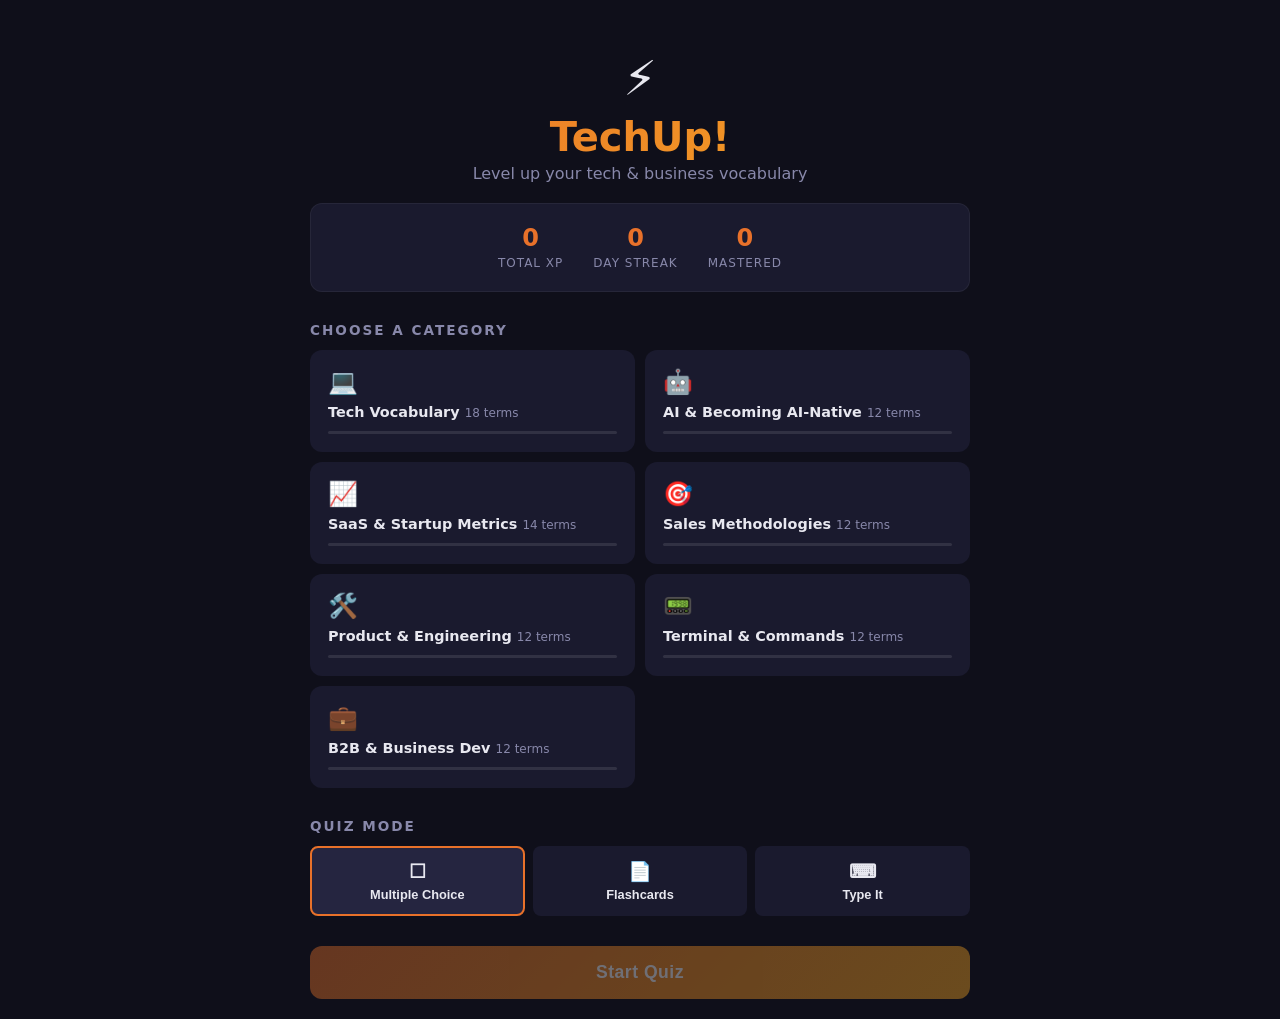
==== index.html @ 2f392968 "feat: TechUp! gamified tech & business vocabulary quiz app 92 terms across 7 categories (Tech, AI, S" ====
<!DOCTYPE html>
<html lang="en">
<head>
  <meta charset="UTF-8">
  <meta name="viewport" content="width=device-width, initial-scale=1.0">
  <title>TechUp! — Level Up Your Tech & Biz Vocab</title>
  <link rel="stylesheet" href="style.css">
</head>
<body>
  <div id="app">
    <!-- START SCREEN -->
    <div id="start-screen" class="screen active">
      <div class="logo">
        <span class="logo-icon">&#9889;</span>
        <h1>TechUp!</h1>
        <p class="tagline">Level up your tech & business vocabulary</p>
      </div>

      <div class="stats-bar">
        <div class="stat">
          <span class="stat-value" id="total-xp">0</span>
          <span class="stat-label">Total XP</span>
        </div>
        <div class="stat">
          <span class="stat-value" id="current-streak">0</span>
          <span class="stat-label">Day Streak</span>
        </div>
        <div class="stat">
          <span class="stat-value" id="cards-mastered">0</span>
          <span class="stat-label">Mastered</span>
        </div>
      </div>

      <h2 class="section-title">Choose a Category</h2>
      <div id="category-grid" class="category-grid"></div>

      <h2 class="section-title">Quiz Mode</h2>
      <div class="mode-selector">
        <button class="mode-btn active" data-mode="multiple-choice">
          <span class="mode-icon">&#9744;</span>
          Multiple Choice
        </button>
        <button class="mode-btn" data-mode="flashcard">
          <span class="mode-icon">&#128196;</span>
          Flashcards
        </button>
        <button class="mode-btn" data-mode="type-answer">
          <span class="mode-icon">&#9000;</span>
          Type It
        </button>
      </div>

      <button id="start-btn" class="primary-btn" disabled>Start Quiz</button>
    </div>

    <!-- QUIZ SCREEN -->
    <div id="quiz-screen" class="screen">
      <div class="quiz-header">
        <button id="quit-btn" class="icon-btn" title="Quit">&#10005;</button>
        <div class="progress-container">
          <div id="progress-bar" class="progress-bar"></div>
        </div>
        <div class="quiz-stats">
          <span id="quiz-xp" class="xp-badge">0 XP</span>
          <span id="quiz-counter">1 / 10</span>
        </div>
      </div>

      <div id="quiz-area" class="quiz-area">
        <!-- Dynamically filled -->
      </div>
    </div>

    <!-- RESULTS SCREEN -->
    <div id="results-screen" class="screen">
      <div class="results-card">
        <h2 id="results-title">Quiz Complete!</h2>
        <div class="results-circle">
          <span id="results-score">0</span>
          <span class="results-label">/ 10</span>
        </div>
        <div id="results-xp" class="results-xp">+0 XP</div>
        <div id="results-streak" class="results-streak"></div>
        <div id="results-badges" class="results-badges"></div>

        <div class="results-breakdown" id="results-breakdown"></div>

        <div class="results-actions">
          <button id="retry-btn" class="primary-btn">Play Again</button>
          <button id="home-btn" class="secondary-btn">Home</button>
        </div>
      </div>
    </div>
  </div>

  <script src="questions.js"></script>
  <script src="app.js"></script>
</body>
</html>
---- style.css ----
/* ===== RESET & BASE ===== */
* { margin: 0; padding: 0; box-sizing: border-box; }

:root {
  --bg: #0F0F1A;
  --bg-card: #1A1A2E;
  --bg-hover: #252540;
  --text: #E8E8F0;
  --text-dim: #8888AA;
  --accent: #E8712A;
  --accent-glow: rgba(232, 113, 42, 0.3);
  --success: #00B894;
  --danger: #E84393;
  --warning: #FDCB6E;
  --radius: 12px;
  --radius-sm: 8px;
}

body {
  font-family: -apple-system, BlinkMacSystemFont, 'Segoe UI', system-ui, sans-serif;
  background: var(--bg);
  color: var(--text);
  min-height: 100vh;
  overflow-x: hidden;
}

#app {
  max-width: 700px;
  margin: 0 auto;
  padding: 20px;
  min-height: 100vh;
}

/* ===== SCREENS ===== */
.screen { display: none; animation: fadeIn 0.3s ease; }
.screen.active { display: block; }

@keyframes fadeIn {
  from { opacity: 0; transform: translateY(10px); }
  to { opacity: 1; transform: translateY(0); }
}

@keyframes popIn {
  0% { transform: scale(0.8); opacity: 0; }
  70% { transform: scale(1.05); }
  100% { transform: scale(1); opacity: 1; }
}

@keyframes slideUp {
  from { opacity: 0; transform: translateY(30px); }
  to { opacity: 1; transform: translateY(0); }
}

@keyframes shake {
  0%, 100% { transform: translateX(0); }
  20% { transform: translateX(-8px); }
  40% { transform: translateX(8px); }
  60% { transform: translateX(-4px); }
  80% { transform: translateX(4px); }
}

@keyframes xpFloat {
  0% { opacity: 1; transform: translateY(0); }
  100% { opacity: 0; transform: translateY(-40px); }
}

/* ===== LOGO ===== */
.logo {
  text-align: center;
  padding: 30px 0 20px;
}

.logo-icon {
  font-size: 48px;
  display: block;
  margin-bottom: 8px;
}

.logo h1 {
  font-size: 2.5rem;
  font-weight: 800;
  background: linear-gradient(135deg, #E8712A, #F5A623);
  -webkit-background-clip: text;
  -webkit-text-fill-color: transparent;
  background-clip: text;
}

.tagline {
  color: var(--text-dim);
  font-size: 1rem;
  margin-top: 4px;
}

/* ===== STATS BAR ===== */
.stats-bar {
  display: flex;
  justify-content: center;
  gap: 30px;
  padding: 20px;
  background: var(--bg-card);
  border-radius: var(--radius);
  margin-bottom: 30px;
  border: 1px solid rgba(255,255,255,0.05);
}

.stat { text-align: center; }

.stat-value {
  display: block;
  font-size: 1.5rem;
  font-weight: 700;
  color: var(--accent);
}

.stat-label {
  font-size: 0.75rem;
  color: var(--text-dim);
  text-transform: uppercase;
  letter-spacing: 1px;
}

/* ===== SECTION TITLES ===== */
.section-title {
  font-size: 0.85rem;
  text-transform: uppercase;
  letter-spacing: 2px;
  color: var(--text-dim);
  margin-bottom: 12px;
}

/* ===== CATEGORY GRID ===== */
.category-grid {
  display: grid;
  grid-template-columns: 1fr 1fr;
  gap: 10px;
  margin-bottom: 30px;
}

.category-card {
  background: var(--bg-card);
  border: 2px solid transparent;
  border-radius: var(--radius);
  padding: 16px;
  cursor: pointer;
  transition: all 0.2s ease;
  position: relative;
  overflow: hidden;
}

.category-card:hover {
  background: var(--bg-hover);
  transform: translateY(-2px);
}

.category-card.selected {
  border-color: var(--accent);
  background: var(--bg-hover);
  box-shadow: 0 0 20px var(--accent-glow);
}

.category-card .cat-icon {
  font-size: 1.5rem;
  margin-bottom: 6px;
  display: block;
}

.category-card .cat-name {
  font-size: 0.9rem;
  font-weight: 600;
}

.category-card .cat-count {
  font-size: 0.75rem;
  color: var(--text-dim);
  margin-top: 2px;
}

.category-card .cat-progress {
  height: 3px;
  background: rgba(255,255,255,0.1);
  border-radius: 2px;
  margin-top: 10px;
  overflow: hidden;
}

.category-card .cat-progress-fill {
  height: 100%;
  background: var(--accent);
  border-radius: 2px;
  transition: width 0.3s ease;
}

/* ===== MODE SELECTOR ===== */
.mode-selector {
  display: flex;
  gap: 8px;
  margin-bottom: 30px;
}

.mode-btn {
  flex: 1;
  background: var(--bg-card);
  border: 2px solid transparent;
  border-radius: var(--radius-sm);
  padding: 12px 8px;
  color: var(--text);
  cursor: pointer;
  font-size: 0.8rem;
  font-weight: 600;
  transition: all 0.2s ease;
  text-align: center;
}

.mode-btn:hover { background: var(--bg-hover); }

.mode-btn.active {
  border-color: var(--accent);
  background: var(--bg-hover);
}

.mode-icon {
  display: block;
  font-size: 1.2rem;
  margin-bottom: 4px;
}

/* ===== BUTTONS ===== */
.primary-btn {
  width: 100%;
  padding: 16px;
  background: linear-gradient(135deg, #E8712A, #F5A623);
  border: none;
  border-radius: var(--radius);
  color: white;
  font-size: 1.1rem;
  font-weight: 700;
  cursor: pointer;
  transition: all 0.2s ease;
  letter-spacing: 0.5px;
}

.primary-btn:hover:not(:disabled) {
  transform: translateY(-2px);
  box-shadow: 0 8px 25px var(--accent-glow);
}

.primary-btn:disabled {
  opacity: 0.4;
  cursor: not-allowed;
}

.secondary-btn {
  width: 100%;
  padding: 14px;
  background: var(--bg-card);
  border: 2px solid rgba(255,255,255,0.1);
  border-radius: var(--radius);
  color: var(--text);
  font-size: 1rem;
  font-weight: 600;
  cursor: pointer;
  transition: all 0.2s ease;
}

.secondary-btn:hover {
  background: var(--bg-hover);
  border-color: var(--accent);
}

.icon-btn {
  background: none;
  border: none;
  color: var(--text-dim);
  font-size: 1.2rem;
  cursor: pointer;
  padding: 8px;
  border-radius: 50%;
  transition: all 0.2s;
}

.icon-btn:hover { color: var(--text); background: var(--bg-hover); }

/* ===== QUIZ HEADER ===== */
.quiz-header {
  display: flex;
  align-items: center;
  gap: 12px;
  margin-bottom: 30px;
}

.progress-container {
  flex: 1;
  height: 8px;
  background: var(--bg-card);
  border-radius: 4px;
  overflow: hidden;
}

.progress-bar {
  height: 100%;
  background: linear-gradient(90deg, #E8712A, #F5A623);
  border-radius: 4px;
  transition: width 0.4s ease;
  width: 0%;
}

.quiz-stats {
  display: flex;
  gap: 12px;
  align-items: center;
  font-size: 0.85rem;
  color: var(--text-dim);
  white-space: nowrap;
}

.xp-badge {
  background: linear-gradient(135deg, #E8712A, #F5A623);
  color: white;
  padding: 4px 10px;
  border-radius: 20px;
  font-weight: 700;
  font-size: 0.8rem;
}

/* ===== QUIZ AREA ===== */
.quiz-area {
  min-height: 400px;
}

/* Multiple Choice */
.question-card {
  background: var(--bg-card);
  border-radius: var(--radius);
  padding: 30px;
  margin-bottom: 20px;
  border: 1px solid rgba(255,255,255,0.05);
}

.question-label {
  font-size: 0.75rem;
  text-transform: uppercase;
  letter-spacing: 2px;
  color: var(--text-dim);
  margin-bottom: 8px;
}

.question-text {
  font-size: 1.3rem;
  font-weight: 600;
  line-height: 1.4;
  margin-bottom: 6px;
}

.question-context {
  font-size: 0.85rem;
  color: var(--text-dim);
  font-style: italic;
}

.options-list {
  display: flex;
  flex-direction: column;
  gap: 10px;
}

.option-btn {
  width: 100%;
  text-align: left;
  padding: 16px 20px;
  background: var(--bg-card);
  border: 2px solid rgba(255,255,255,0.08);
  border-radius: var(--radius-sm);
  color: var(--text);
  font-size: 0.95rem;
  cursor: pointer;
  transition: all 0.2s ease;
  line-height: 1.4;
}

.option-btn:hover:not(.disabled) {
  border-color: var(--accent);
  background: var(--bg-hover);
}

.option-btn.correct {
  border-color: var(--success);
  background: rgba(0, 184, 148, 0.15);
  color: var(--success);
}

.option-btn.wrong {
  border-color: var(--danger);
  background: rgba(232, 67, 147, 0.15);
  color: var(--danger);
  animation: shake 0.4s ease;
}

.option-btn.disabled { cursor: default; opacity: 0.7; }

/* Flashcard Mode */
.flashcard {
  background: var(--bg-card);
  border-radius: var(--radius);
  padding: 40px 30px;
  text-align: center;
  cursor: pointer;
  min-height: 250px;
  display: flex;
  flex-direction: column;
  justify-content: center;
  align-items: center;
  border: 2px solid rgba(255,255,255,0.05);
  transition: all 0.3s ease;
  position: relative;
}

.flashcard:hover {
  border-color: var(--accent);
  box-shadow: 0 0 30px var(--accent-glow);
}

.flashcard .term {
  font-size: 2rem;
  font-weight: 700;
  margin-bottom: 8px;
}

.flashcard .full-name {
  font-size: 1rem;
  color: var(--text-dim);
}

.flashcard .flip-hint {
  position: absolute;
  bottom: 16px;
  font-size: 0.75rem;
  color: var(--text-dim);
}

.flashcard .definition {
  font-size: 1.1rem;
  line-height: 1.6;
  margin-bottom: 16px;
}

.flashcard .example {
  font-size: 0.9rem;
  color: var(--text-dim);
  font-style: italic;
  line-height: 1.5;
}

.flashcard-actions {
  display: flex;
  gap: 10px;
  margin-top: 20px;
}

.flash-btn {
  flex: 1;
  padding: 14px;
  border: none;
  border-radius: var(--radius-sm);
  font-size: 0.9rem;
  font-weight: 600;
  cursor: pointer;
  transition: all 0.2s;
}

.flash-btn.knew-it {
  background: rgba(0, 184, 148, 0.2);
  color: var(--success);
  border: 2px solid var(--success);
}

.flash-btn.knew-it:hover { background: rgba(0, 184, 148, 0.3); }

.flash-btn.didnt-know {
  background: rgba(232, 67, 147, 0.2);
  color: var(--danger);
  border: 2px solid var(--danger);
}

.flash-btn.didnt-know:hover { background: rgba(232, 67, 147, 0.3); }

/* Type Answer Mode */
.type-input-area {
  margin-top: 20px;
}

.type-input {
  width: 100%;
  padding: 16px;
  background: var(--bg);
  border: 2px solid rgba(255,255,255,0.1);
  border-radius: var(--radius-sm);
  color: var(--text);
  font-size: 1.1rem;
  outline: none;
  transition: border-color 0.2s;
}

.type-input:focus { border-color: var(--accent); }

.type-input.correct { border-color: var(--success); }
.type-input.wrong { border-color: var(--danger); }

.type-hint {
  font-size: 0.8rem;
  color: var(--text-dim);
  margin-top: 8px;
}

.submit-answer-btn {
  margin-top: 12px;
  padding: 12px 24px;
  background: var(--accent);
  border: none;
  border-radius: var(--radius-sm);
  color: white;
  font-size: 1rem;
  font-weight: 600;
  cursor: pointer;
  width: 100%;
  transition: all 0.2s;
}

.submit-answer-btn:hover { opacity: 0.9; transform: translateY(-1px); }

/* Feedback after answer */
.feedback-card {
  background: var(--bg-card);
  border-radius: var(--radius);
  padding: 20px;
  margin-top: 16px;
  animation: slideUp 0.3s ease;
  border-left: 4px solid var(--accent);
}

.feedback-card h4 {
  font-size: 0.85rem;
  color: var(--accent);
  margin-bottom: 8px;
  text-transform: uppercase;
  letter-spacing: 1px;
}

.feedback-card p {
  font-size: 0.9rem;
  line-height: 1.5;
  color: var(--text);
  margin-bottom: 6px;
}

.feedback-card .example-text {
  color: var(--text-dim);
  font-style: italic;
}

.ai-tool-tip {
  margin-top: 14px;
  padding: 12px 14px;
  background: rgba(232, 113, 42, 0.1);
  border: 1px solid rgba(232, 113, 42, 0.3);
  border-radius: var(--radius-sm);
}

.ai-tool-tip.flash-tip {
  text-align: left;
  margin-top: 18px;
}

.ai-tool-label {
  display: block;
  font-size: 0.75rem;
  font-weight: 700;
  text-transform: uppercase;
  letter-spacing: 1px;
  color: var(--accent);
  margin-bottom: 6px;
}

.ai-tool-tip p {
  font-size: 0.85rem;
  line-height: 1.5;
  color: var(--text);
  font-style: normal;
}

.next-btn {
  margin-top: 16px;
  padding: 12px 24px;
  background: var(--accent);
  border: none;
  border-radius: var(--radius-sm);
  color: white;
  font-weight: 600;
  cursor: pointer;
  width: 100%;
  font-size: 1rem;
  transition: all 0.2s;
}

.next-btn:hover { opacity: 0.9; }

/* XP Float animation */
.xp-float {
  position: fixed;
  font-size: 1.2rem;
  font-weight: 700;
  color: var(--success);
  pointer-events: none;
  animation: xpFloat 1s ease forwards;
  z-index: 100;
}

/* ===== RESULTS ===== */
.results-card {
  text-align: center;
  padding: 30px 0;
  animation: popIn 0.4s ease;
}

.results-card h2 {
  font-size: 1.8rem;
  margin-bottom: 20px;
}

.results-circle {
  width: 120px;
  height: 120px;
  border-radius: 50%;
  background: var(--bg-card);
  border: 4px solid var(--accent);
  display: flex;
  flex-direction: column;
  align-items: center;
  justify-content: center;
  margin: 0 auto 16px;
}

.results-circle #results-score {
  font-size: 2.5rem;
  font-weight: 800;
  color: var(--accent);
  line-height: 1;
}

.results-label {
  font-size: 0.9rem;
  color: var(--text-dim);
}

.results-xp {
  font-size: 1.5rem;
  font-weight: 700;
  color: var(--success);
  margin-bottom: 8px;
}

.results-streak {
  font-size: 1rem;
  color: var(--warning);
  margin-bottom: 20px;
}

.results-badges {
  display: flex;
  justify-content: center;
  gap: 10px;
  margin-bottom: 24px;
  flex-wrap: wrap;
}

.badge {
  background: var(--bg-card);
  border: 2px solid var(--warning);
  border-radius: 20px;
  padding: 6px 14px;
  font-size: 0.8rem;
  font-weight: 600;
  color: var(--warning);
  animation: popIn 0.4s ease;
}

.results-breakdown {
  text-align: left;
  max-height: 300px;
  overflow-y: auto;
  margin-bottom: 20px;
}

.breakdown-item {
  display: flex;
  align-items: flex-start;
  gap: 10px;
  padding: 12px 16px;
  background: var(--bg-card);
  border-radius: var(--radius-sm);
  margin-bottom: 6px;
  font-size: 0.85rem;
}

.breakdown-icon {
  font-size: 1.1rem;
  flex-shrink: 0;
  margin-top: 2px;
}

.breakdown-term {
  font-weight: 700;
}

.breakdown-answer {
  color: var(--text-dim);
  font-size: 0.8rem;
}

.results-actions {
  display: flex;
  flex-direction: column;
  gap: 10px;
}

/* ===== SCROLLBAR ===== */
::-webkit-scrollbar { width: 6px; }
::-webkit-scrollbar-track { background: transparent; }
::-webkit-scrollbar-thumb { background: var(--bg-hover); border-radius: 3px; }

/* ===== RESPONSIVE ===== */
@media (max-width: 500px) {
  .category-grid { grid-template-columns: 1fr; }
  .mode-selector { flex-direction: column; }
  .stats-bar { gap: 20px; }
  .logo h1 { font-size: 2rem; }
  .question-text { font-size: 1.1rem; }
}
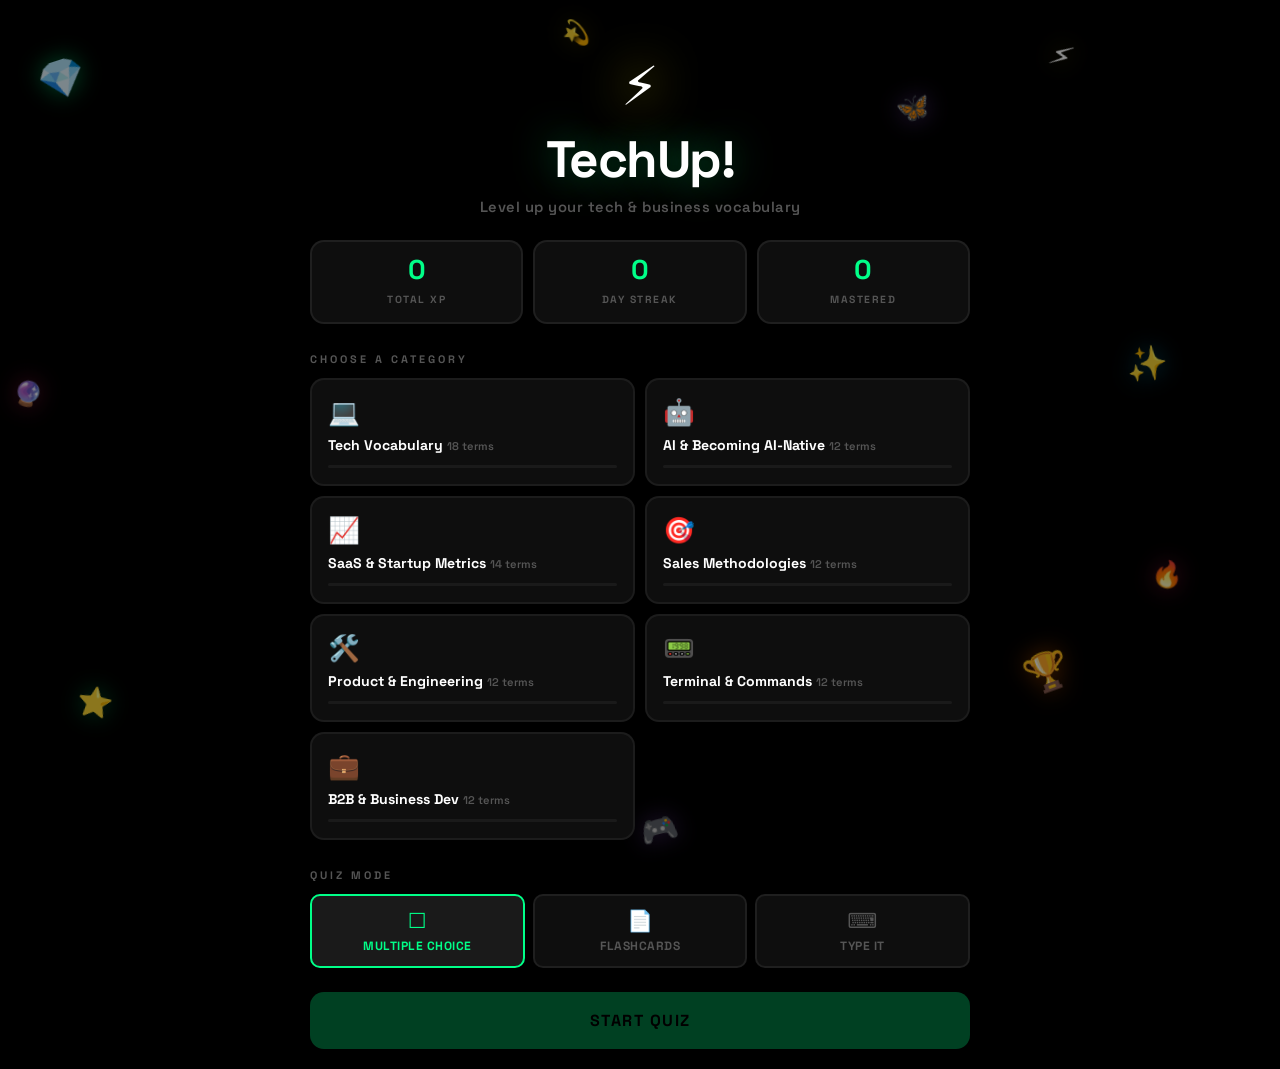
==== commit cd447acc: "feat: Gen-Z collage redesign — black + neon palette, Space Grotesk, floating stickers - Pure black b" ====
--- a/index.html
+++ b/index.html
@@ -4,12 +4,30 @@
   <meta charset="UTF-8">
   <meta name="viewport" content="width=device-width, initial-scale=1.0">
   <title>TechUp! — Level Up Your Tech & Biz Vocab</title>
+  <link rel="preconnect" href="https://fonts.googleapis.com">
+  <link rel="preconnect" href="https://fonts.gstatic.com" crossorigin>
+  <link href="https://fonts.googleapis.com/css2?family=Space+Grotesk:wght@400;600;700;800&display=swap" rel="stylesheet">
   <link rel="stylesheet" href="style.css">
 </head>
 <body>
   <div id="app">
     <!-- START SCREEN -->
     <div id="start-screen" class="screen active">
+
+      <!-- Floating sticker decorations (emoji collage) -->
+      <div class="sticker-field" aria-hidden="true">
+        <span class="sticker" style="--x:3%;--y:6%;--s:2.4;--rot:-18deg;--dur:6s;--delay:0s;--glow:rgba(0,255,136,0.5)">💎</span>
+        <span class="sticker" style="--x:82%;--y:4%;--s:2;--rot:22deg;--dur:5.5s;--delay:1.2s;--glow:rgba(255,230,0,0.5)">⚡</span>
+        <span class="sticker" style="--x:70%;--y:10%;--s:1.7;--rot:-10deg;--dur:7s;--delay:0.4s;--glow:rgba(155,93,229,0.5)">🦋</span>
+        <span class="sticker" style="--x:1%;--y:42%;--s:1.5;--rot:14deg;--dur:5s;--delay:2s;--glow:rgba(255,45,120,0.4)">🔮</span>
+        <span class="sticker" style="--x:88%;--y:38%;--s:2.1;--rot:-7deg;--dur:6.5s;--delay:0.7s;--glow:rgba(0,200,255,0.5)">✨</span>
+        <span class="sticker" style="--x:6%;--y:76%;--s:1.8;--rot:9deg;--dur:4.5s;--delay:1.5s;--glow:rgba(0,255,136,0.4)">⭐</span>
+        <span class="sticker" style="--x:80%;--y:72%;--s:2.3;--rot:-20deg;--dur:6s;--delay:0.2s;--glow:rgba(255,107,0,0.5)">🏆</span>
+        <span class="sticker" style="--x:44%;--y:2%;--s:1.4;--rot:6deg;--dur:7.5s;--delay:2.8s;--glow:rgba(255,230,0,0.3)">💫</span>
+        <span class="sticker" style="--x:90%;--y:62%;--s:1.6;--rot:16deg;--dur:5.2s;--delay:1s;--glow:rgba(255,45,120,0.4)">🔥</span>
+        <span class="sticker" style="--x:50%;--y:90%;--s:1.9;--rot:-14deg;--dur:6.8s;--delay:0.6s;--glow:rgba(155,93,229,0.4)">🎮</span>
+      </div>
+
       <div class="logo">
         <span class="logo-icon">&#9889;</span>
         <h1>TechUp!</h1>
@@ -30,6 +48,8 @@
           <span class="stat-label">Mastered</span>
         </div>
       </div>
+
+      <div id="session-history"></div>
 
       <h2 class="section-title">Choose a Category</h2>
       <div id="category-grid" class="category-grid"></div>
--- a/style.css
+++ b/style.css
@@ -1,23 +1,27 @@
+@import url('https://fonts.googleapis.com/css2?family=Space+Grotesk:wght@400;600;700;800&display=swap');
+
 /* ===== RESET & BASE ===== */
 * { margin: 0; padding: 0; box-sizing: border-box; }
 
 :root {
-  --bg: #0F0F1A;
-  --bg-card: #1A1A2E;
-  --bg-hover: #252540;
-  --text: #E8E8F0;
-  --text-dim: #8888AA;
-  --accent: #E8712A;
-  --accent-glow: rgba(232, 113, 42, 0.3);
-  --success: #00B894;
-  --danger: #E84393;
-  --warning: #FDCB6E;
-  --radius: 12px;
-  --radius-sm: 8px;
+  --bg:       #000000;
+  --bg-card:  #0E0E0E;
+  --bg-hover: #1A1A1A;
+  --text:     #ffffff;
+  --text-dim: #555555;
+  --green:    #00FF88;
+  --pink:     #FF2D78;
+  --purple:   #9B5DE5;
+  --yellow:   #FFE600;
+  --blue:     #00C8FF;
+  --orange:   #FF6B00;
+  --cyan:     #00FFD4;
+  --radius:   14px;
+  --radius-sm: 10px;
 }
 
 body {
-  font-family: -apple-system, BlinkMacSystemFont, 'Segoe UI', system-ui, sans-serif;
+  font-family: 'Space Grotesk', -apple-system, system-ui, sans-serif;
   background: var(--bg);
   color: var(--text);
   min-height: 100vh;
@@ -36,96 +40,141 @@
 .screen.active { display: block; }
 
 @keyframes fadeIn {
-  from { opacity: 0; transform: translateY(10px); }
-  to { opacity: 1; transform: translateY(0); }
+  from { opacity: 0; transform: translateY(12px); }
+  to   { opacity: 1; transform: translateY(0); }
 }
 
 @keyframes popIn {
-  0% { transform: scale(0.8); opacity: 0; }
-  70% { transform: scale(1.05); }
+  0%   { transform: scale(0.8); opacity: 0; }
+  70%  { transform: scale(1.06); }
   100% { transform: scale(1); opacity: 1; }
 }
 
 @keyframes slideUp {
-  from { opacity: 0; transform: translateY(30px); }
-  to { opacity: 1; transform: translateY(0); }
+  from { opacity: 0; transform: translateY(24px); }
+  to   { opacity: 1; transform: translateY(0); }
 }
 
 @keyframes shake {
   0%, 100% { transform: translateX(0); }
-  20% { transform: translateX(-8px); }
-  40% { transform: translateX(8px); }
-  60% { transform: translateX(-4px); }
-  80% { transform: translateX(4px); }
+  20%  { transform: translateX(-8px); }
+  40%  { transform: translateX(8px); }
+  60%  { transform: translateX(-4px); }
+  80%  { transform: translateX(4px); }
 }
 
 @keyframes xpFloat {
-  0% { opacity: 1; transform: translateY(0); }
-  100% { opacity: 0; transform: translateY(-40px); }
+  0%   { opacity: 1; transform: translateY(0) scale(1); }
+  100% { opacity: 0; transform: translateY(-50px) scale(1.2); }
+}
+
+@keyframes floatBob {
+  0%, 100% { transform: rotate(var(--rot, 0deg)) translateY(0px); }
+  50%       { transform: rotate(var(--rot, 0deg)) translateY(-10px); }
+}
+
+/* ===== STICKER FIELD ===== */
+.sticker-field {
+  position: fixed;
+  inset: 0;
+  pointer-events: none;
+  z-index: 0;
+  overflow: hidden;
+}
+
+.sticker {
+  position: absolute;
+  font-size: calc(var(--s, 2) * 1rem);
+  left: var(--x);
+  top: var(--y);
+  transform: rotate(var(--rot, 0deg));
+  opacity: 0.55;
+  animation: floatBob var(--dur, 5s) ease-in-out infinite;
+  animation-delay: var(--delay, 0s);
+  filter: drop-shadow(0 0 12px var(--glow, rgba(255,255,255,0.2)));
+  user-select: none;
 }
 
 /* ===== LOGO ===== */
 .logo {
   text-align: center;
-  padding: 30px 0 20px;
+  padding: 32px 0 24px;
+  position: relative;
+  z-index: 1;
 }
 
 .logo-icon {
-  font-size: 48px;
+  font-size: 54px;
   display: block;
-  margin-bottom: 8px;
+  margin-bottom: 6px;
+  filter: drop-shadow(0 0 24px var(--yellow));
 }
 
 .logo h1 {
-  font-size: 2.5rem;
-  font-weight: 800;
-  background: linear-gradient(135deg, #E8712A, #F5A623);
-  -webkit-background-clip: text;
-  -webkit-text-fill-color: transparent;
-  background-clip: text;
+  font-size: 3.2rem;
+  font-weight: 800;
+  letter-spacing: -1.5px;
+  color: var(--text);
+  text-shadow: 0 0 40px rgba(0,255,136,0.4), 0 0 80px rgba(0,255,136,0.15);
 }
 
 .tagline {
   color: var(--text-dim);
-  font-size: 1rem;
-  margin-top: 4px;
+  font-size: 0.92rem;
+  margin-top: 6px;
+  font-weight: 600;
+  letter-spacing: 0.5px;
 }
 
 /* ===== STATS BAR ===== */
 .stats-bar {
   display: flex;
   justify-content: center;
-  gap: 30px;
-  padding: 20px;
-  background: var(--bg-card);
+  gap: 10px;
+  margin-bottom: 28px;
+  position: relative;
+  z-index: 1;
+}
+
+.stat {
+  flex: 1;
+  text-align: center;
+  background: var(--bg-card);
+  border: 2px solid rgba(255,255,255,0.07);
   border-radius: var(--radius);
-  margin-bottom: 30px;
-  border: 1px solid rgba(255,255,255,0.05);
-}
-
-.stat { text-align: center; }
+  padding: 14px 8px;
+  transition: border-color 0.2s;
+}
+
+.stat:hover { border-color: var(--green); }
 
 .stat-value {
   display: block;
-  font-size: 1.5rem;
-  font-weight: 700;
-  color: var(--accent);
+  font-size: 1.7rem;
+  font-weight: 800;
+  color: var(--green);
+  line-height: 1;
+  margin-bottom: 4px;
 }
 
 .stat-label {
-  font-size: 0.75rem;
-  color: var(--text-dim);
-  text-transform: uppercase;
-  letter-spacing: 1px;
+  font-size: 0.65rem;
+  color: var(--text-dim);
+  text-transform: uppercase;
+  letter-spacing: 1.5px;
+  font-weight: 700;
 }
 
 /* ===== SECTION TITLES ===== */
 .section-title {
-  font-size: 0.85rem;
-  text-transform: uppercase;
-  letter-spacing: 2px;
+  font-size: 0.68rem;
+  text-transform: uppercase;
+  letter-spacing: 3px;
   color: var(--text-dim);
   margin-bottom: 12px;
+  font-weight: 700;
+  position: relative;
+  z-index: 1;
 }
 
 /* ===== CATEGORY GRID ===== */
@@ -133,12 +182,24 @@
   display: grid;
   grid-template-columns: 1fr 1fr;
   gap: 10px;
-  margin-bottom: 30px;
-}
+  margin-bottom: 28px;
+  position: relative;
+  z-index: 1;
+}
+
+/* Each card gets its own neon accent */
+.category-card:nth-child(1) { --cc: #00FF88; }
+.category-card:nth-child(2) { --cc: #00C8FF; }
+.category-card:nth-child(3) { --cc: #FF2D78; }
+.category-card:nth-child(4) { --cc: #9B5DE5; }
+.category-card:nth-child(5) { --cc: #FFE600; }
+.category-card:nth-child(6) { --cc: #FF6B00; }
+.category-card:nth-child(7) { --cc: #00FFD4; }
+.category-card:nth-child(8) { --cc: #FF2D78; }
 
 .category-card {
   background: var(--bg-card);
-  border: 2px solid transparent;
+  border: 2px solid rgba(255,255,255,0.06);
   border-radius: var(--radius);
   padding: 16px;
   cursor: pointer;
@@ -148,36 +209,39 @@
 }
 
 .category-card:hover {
+  border-color: var(--cc, var(--green));
   background: var(--bg-hover);
-  transform: translateY(-2px);
+  transform: translateY(-3px) rotate(-0.5deg);
 }
 
 .category-card.selected {
-  border-color: var(--accent);
+  border-color: var(--cc, var(--green));
   background: var(--bg-hover);
-  box-shadow: 0 0 20px var(--accent-glow);
+  box-shadow: 0 0 0 1px var(--cc, var(--green)), 0 8px 24px rgba(0,0,0,0.6);
 }
 
 .category-card .cat-icon {
-  font-size: 1.5rem;
+  font-size: 1.6rem;
   margin-bottom: 6px;
   display: block;
 }
 
 .category-card .cat-name {
-  font-size: 0.9rem;
-  font-weight: 600;
+  font-size: 0.88rem;
+  font-weight: 700;
+  color: var(--text);
 }
 
 .category-card .cat-count {
-  font-size: 0.75rem;
+  font-size: 0.7rem;
   color: var(--text-dim);
   margin-top: 2px;
+  font-weight: 600;
 }
 
 .category-card .cat-progress {
   height: 3px;
-  background: rgba(255,255,255,0.1);
+  background: rgba(255,255,255,0.05);
   border-radius: 2px;
   margin-top: 10px;
   overflow: hidden;
@@ -185,86 +249,104 @@
 
 .category-card .cat-progress-fill {
   height: 100%;
-  background: var(--accent);
+  background: var(--cc, var(--green));
   border-radius: 2px;
-  transition: width 0.3s ease;
+  transition: width 0.4s ease;
 }
 
 /* ===== MODE SELECTOR ===== */
 .mode-selector {
   display: flex;
   gap: 8px;
-  margin-bottom: 30px;
+  margin-bottom: 24px;
+  position: relative;
+  z-index: 1;
 }
 
 .mode-btn {
   flex: 1;
   background: var(--bg-card);
-  border: 2px solid transparent;
+  border: 2px solid rgba(255,255,255,0.07);
   border-radius: var(--radius-sm);
   padding: 12px 8px;
-  color: var(--text);
-  cursor: pointer;
-  font-size: 0.8rem;
-  font-weight: 600;
+  color: var(--text-dim);
+  cursor: pointer;
+  font-size: 0.75rem;
+  font-weight: 700;
+  font-family: inherit;
   transition: all 0.2s ease;
   text-align: center;
-}
-
-.mode-btn:hover { background: var(--bg-hover); }
+  text-transform: uppercase;
+  letter-spacing: 0.5px;
+}
+
+.mode-btn:hover {
+  border-color: var(--green);
+  color: var(--text);
+  background: var(--bg-hover);
+}
 
 .mode-btn.active {
-  border-color: var(--accent);
+  border-color: var(--green);
+  color: var(--green);
   background: var(--bg-hover);
 }
 
 .mode-icon {
   display: block;
-  font-size: 1.2rem;
+  font-size: 1.3rem;
   margin-bottom: 4px;
 }
 
 /* ===== BUTTONS ===== */
 .primary-btn {
   width: 100%;
-  padding: 16px;
-  background: linear-gradient(135deg, #E8712A, #F5A623);
+  padding: 18px;
+  background: var(--green);
   border: none;
   border-radius: var(--radius);
-  color: white;
-  font-size: 1.1rem;
-  font-weight: 700;
+  color: #000;
+  font-size: 1rem;
+  font-weight: 800;
+  font-family: inherit;
   cursor: pointer;
   transition: all 0.2s ease;
-  letter-spacing: 0.5px;
+  letter-spacing: 1.5px;
+  text-transform: uppercase;
+  position: relative;
+  z-index: 1;
 }
 
 .primary-btn:hover:not(:disabled) {
-  transform: translateY(-2px);
-  box-shadow: 0 8px 25px var(--accent-glow);
+  transform: translateY(-3px);
+  box-shadow: 0 8px 30px rgba(0,255,136,0.4);
 }
 
 .primary-btn:disabled {
-  opacity: 0.4;
+  opacity: 0.25;
   cursor: not-allowed;
+  transform: none;
 }
 
 .secondary-btn {
   width: 100%;
-  padding: 14px;
-  background: var(--bg-card);
-  border: 2px solid rgba(255,255,255,0.1);
+  padding: 16px;
+  background: transparent;
+  border: 2px solid rgba(255,255,255,0.12);
   border-radius: var(--radius);
   color: var(--text);
-  font-size: 1rem;
-  font-weight: 600;
+  font-size: 0.9rem;
+  font-weight: 700;
+  font-family: inherit;
   cursor: pointer;
   transition: all 0.2s ease;
+  text-transform: uppercase;
+  letter-spacing: 1px;
 }
 
 .secondary-btn:hover {
-  background: var(--bg-hover);
-  border-color: var(--accent);
+  border-color: var(--green);
+  color: var(--green);
 }
 
 .icon-btn {
@@ -276,6 +358,7 @@
   padding: 8px;
   border-radius: 50%;
   transition: all 0.2s;
+  font-family: inherit;
 }
 
 .icon-btn:hover { color: var(--text); background: var(--bg-hover); }
@@ -285,298 +368,309 @@
   display: flex;
   align-items: center;
   gap: 12px;
-  margin-bottom: 30px;
+  margin-bottom: 28px;
 }
 
 .progress-container {
   flex: 1;
-  height: 8px;
-  background: var(--bg-card);
-  border-radius: 4px;
+  height: 6px;
+  background: var(--bg-card);
+  border-radius: 3px;
   overflow: hidden;
+  border: 1px solid rgba(255,255,255,0.05);
 }
 
 .progress-bar {
   height: 100%;
-  background: linear-gradient(90deg, #E8712A, #F5A623);
-  border-radius: 4px;
+  background: linear-gradient(90deg, var(--green), var(--blue));
+  border-radius: 3px;
   transition: width 0.4s ease;
   width: 0%;
 }
 
 .quiz-stats {
   display: flex;
-  gap: 12px;
+  gap: 10px;
   align-items: center;
-  font-size: 0.85rem;
+  font-size: 0.82rem;
   color: var(--text-dim);
   white-space: nowrap;
+  font-weight: 600;
 }
 
 .xp-badge {
-  background: linear-gradient(135deg, #E8712A, #F5A623);
-  color: white;
+  background: var(--green);
+  color: #000;
   padding: 4px 10px;
   border-radius: 20px;
-  font-weight: 700;
-  font-size: 0.8rem;
+  font-weight: 800;
+  font-size: 0.75rem;
+  letter-spacing: 0.5px;
 }
 
 /* ===== QUIZ AREA ===== */
-.quiz-area {
-  min-height: 400px;
-}
-
-/* Multiple Choice */
+.quiz-area { min-height: 400px; }
+
+/* ===== QUESTION CARD ===== */
 .question-card {
   background: var(--bg-card);
   border-radius: var(--radius);
-  padding: 30px;
-  margin-bottom: 20px;
-  border: 1px solid rgba(255,255,255,0.05);
+  padding: 28px;
+  margin-bottom: 16px;
+  border: 2px solid rgba(255,255,255,0.05);
+  border-left: 4px solid var(--green);
 }
 
 .question-label {
-  font-size: 0.75rem;
-  text-transform: uppercase;
-  letter-spacing: 2px;
-  color: var(--text-dim);
-  margin-bottom: 8px;
+  font-size: 0.65rem;
+  text-transform: uppercase;
+  letter-spacing: 3px;
+  color: var(--text-dim);
+  margin-bottom: 10px;
+  font-weight: 700;
 }
 
 .question-text {
-  font-size: 1.3rem;
-  font-weight: 600;
-  line-height: 1.4;
-  margin-bottom: 6px;
+  font-size: 1.2rem;
+  font-weight: 700;
+  line-height: 1.5;
 }
 
 .question-context {
   font-size: 0.85rem;
   color: var(--text-dim);
   font-style: italic;
-}
-
+  margin-top: 10px;
+}
+
+/* ===== MULTIPLE CHOICE OPTIONS ===== */
 .options-list {
   display: flex;
   flex-direction: column;
-  gap: 10px;
+  gap: 8px;
 }
 
 .option-btn {
   width: 100%;
   text-align: left;
-  padding: 16px 20px;
+  padding: 15px 18px;
+  background: var(--bg-card);
+  border: 2px solid rgba(255,255,255,0.07);
+  border-radius: var(--radius-sm);
+  color: var(--text);
+  font-size: 0.9rem;
+  font-weight: 600;
+  font-family: inherit;
+  cursor: pointer;
+  transition: all 0.15s ease;
+  line-height: 1.4;
+}
+
+.option-btn:hover:not(.disabled) {
+  border-color: var(--green);
+  background: var(--bg-hover);
+  transform: translateX(4px);
+}
+
+.option-btn.correct {
+  border-color: var(--green);
+  background: rgba(0,255,136,0.08);
+  color: var(--green);
+}
+
+.option-btn.wrong {
+  border-color: var(--pink);
+  background: rgba(255,45,120,0.08);
+  color: var(--pink);
+  animation: shake 0.4s ease;
+}
+
+.option-btn.disabled { cursor: default; opacity: 0.7; }
+
+/* ===== FLASHCARD ===== */
+.flashcard {
+  background: var(--bg-card);
+  border-radius: var(--radius);
+  padding: 40px 28px;
+  text-align: center;
+  cursor: pointer;
+  min-height: 240px;
+  display: flex;
+  flex-direction: column;
+  justify-content: center;
+  align-items: center;
+  border: 2px solid rgba(255,255,255,0.06);
+  transition: all 0.3s ease;
+  position: relative;
+}
+
+.flashcard:hover {
+  border-color: var(--green);
+  box-shadow: 0 0 30px rgba(0,255,136,0.12);
+}
+
+.flashcard .term {
+  font-size: 2.2rem;
+  font-weight: 800;
+  margin-bottom: 8px;
+  letter-spacing: -0.5px;
+}
+
+.flashcard .full-name {
+  font-size: 1rem;
+  color: var(--text-dim);
+  font-weight: 600;
+}
+
+.flashcard .flip-hint {
+  position: absolute;
+  bottom: 16px;
+  font-size: 0.68rem;
+  color: var(--text-dim);
+  text-transform: uppercase;
+  letter-spacing: 2px;
+  font-weight: 700;
+}
+
+.flashcard .definition {
+  font-size: 1.05rem;
+  line-height: 1.6;
+  margin-bottom: 14px;
+  font-weight: 600;
+}
+
+.flashcard .example {
+  font-size: 0.88rem;
+  color: var(--text-dim);
+  font-style: italic;
+  line-height: 1.5;
+}
+
+.flashcard-actions { display: flex; gap: 10px; margin-top: 20px; }
+
+.flash-btn {
+  flex: 1;
+  padding: 14px;
+  border-radius: var(--radius-sm);
+  font-size: 0.85rem;
+  font-weight: 700;
+  font-family: inherit;
+  cursor: pointer;
+  transition: all 0.2s;
+  text-transform: uppercase;
+  letter-spacing: 0.5px;
+}
+
+.flash-btn.knew-it {
+  background: rgba(0,255,136,0.08);
+  color: var(--green);
+  border: 2px solid var(--green);
+}
+
+.flash-btn.knew-it:hover { background: rgba(0,255,136,0.18); transform: translateY(-2px); }
+
+.flash-btn.didnt-know {
+  background: rgba(255,45,120,0.08);
+  color: var(--pink);
+  border: 2px solid var(--pink);
+}
+
+.flash-btn.didnt-know:hover { background: rgba(255,45,120,0.18); transform: translateY(-2px); }
+
+/* ===== TYPE ANSWER ===== */
+.type-input-area { margin-top: 20px; }
+
+.type-input {
+  width: 100%;
+  padding: 16px;
   background: var(--bg-card);
   border: 2px solid rgba(255,255,255,0.08);
   border-radius: var(--radius-sm);
   color: var(--text);
-  font-size: 0.95rem;
-  cursor: pointer;
-  transition: all 0.2s ease;
-  line-height: 1.4;
-}
-
-.option-btn:hover:not(.disabled) {
-  border-color: var(--accent);
-  background: var(--bg-hover);
-}
-
-.option-btn.correct {
-  border-color: var(--success);
-  background: rgba(0, 184, 148, 0.15);
-  color: var(--success);
-}
-
-.option-btn.wrong {
-  border-color: var(--danger);
-  background: rgba(232, 67, 147, 0.15);
-  color: var(--danger);
-  animation: shake 0.4s ease;
-}
-
-.option-btn.disabled { cursor: default; opacity: 0.7; }
-
-/* Flashcard Mode */
-.flashcard {
-  background: var(--bg-card);
-  border-radius: var(--radius);
-  padding: 40px 30px;
-  text-align: center;
-  cursor: pointer;
-  min-height: 250px;
-  display: flex;
-  flex-direction: column;
-  justify-content: center;
-  align-items: center;
-  border: 2px solid rgba(255,255,255,0.05);
-  transition: all 0.3s ease;
-  position: relative;
-}
-
-.flashcard:hover {
-  border-color: var(--accent);
-  box-shadow: 0 0 30px var(--accent-glow);
-}
-
-.flashcard .term {
-  font-size: 2rem;
-  font-weight: 700;
-  margin-bottom: 8px;
-}
-
-.flashcard .full-name {
-  font-size: 1rem;
-  color: var(--text-dim);
-}
-
-.flashcard .flip-hint {
-  position: absolute;
-  bottom: 16px;
-  font-size: 0.75rem;
-  color: var(--text-dim);
-}
-
-.flashcard .definition {
   font-size: 1.1rem;
-  line-height: 1.6;
-  margin-bottom: 16px;
-}
-
-.flashcard .example {
-  font-size: 0.9rem;
-  color: var(--text-dim);
-  font-style: italic;
-  line-height: 1.5;
-}
-
-.flashcard-actions {
-  display: flex;
-  gap: 10px;
-  margin-top: 20px;
-}
-
-.flash-btn {
-  flex: 1;
-  padding: 14px;
+  font-weight: 600;
+  font-family: inherit;
+  outline: none;
+  transition: border-color 0.2s;
+}
+
+.type-input:focus { border-color: var(--green); }
+.type-input.correct { border-color: var(--green); }
+.type-input.wrong   { border-color: var(--pink); }
+
+.type-hint {
+  font-size: 0.76rem;
+  color: var(--text-dim);
+  margin-top: 8px;
+  font-weight: 600;
+  letter-spacing: 0.5px;
+}
+
+.submit-answer-btn {
+  margin-top: 12px;
+  padding: 14px 24px;
+  background: var(--green);
   border: none;
   border-radius: var(--radius-sm);
+  color: #000;
   font-size: 0.9rem;
-  font-weight: 600;
-  cursor: pointer;
-  transition: all 0.2s;
-}
-
-.flash-btn.knew-it {
-  background: rgba(0, 184, 148, 0.2);
-  color: var(--success);
-  border: 2px solid var(--success);
-}
-
-.flash-btn.knew-it:hover { background: rgba(0, 184, 148, 0.3); }
-
-.flash-btn.didnt-know {
-  background: rgba(232, 67, 147, 0.2);
-  color: var(--danger);
-  border: 2px solid var(--danger);
-}
-
-.flash-btn.didnt-know:hover { background: rgba(232, 67, 147, 0.3); }
-
-/* Type Answer Mode */
-.type-input-area {
-  margin-top: 20px;
-}
-
-.type-input {
-  width: 100%;
-  padding: 16px;
-  background: var(--bg);
-  border: 2px solid rgba(255,255,255,0.1);
-  border-radius: var(--radius-sm);
-  color: var(--text);
-  font-size: 1.1rem;
-  outline: none;
-  transition: border-color 0.2s;
-}
-
-.type-input:focus { border-color: var(--accent); }
-
-.type-input.correct { border-color: var(--success); }
-.type-input.wrong { border-color: var(--danger); }
-
-.type-hint {
-  font-size: 0.8rem;
-  color: var(--text-dim);
-  margin-top: 8px;
-}
-
-.submit-answer-btn {
-  margin-top: 12px;
-  padding: 12px 24px;
-  background: var(--accent);
-  border: none;
-  border-radius: var(--radius-sm);
-  color: white;
-  font-size: 1rem;
-  font-weight: 600;
+  font-weight: 800;
+  font-family: inherit;
   cursor: pointer;
   width: 100%;
   transition: all 0.2s;
-}
-
-.submit-answer-btn:hover { opacity: 0.9; transform: translateY(-1px); }
-
-/* Feedback after answer */
+  text-transform: uppercase;
+  letter-spacing: 1px;
+}
+
+.submit-answer-btn:hover { opacity: 0.9; transform: translateY(-2px); }
+
+/* ===== FEEDBACK ===== */
 .feedback-card {
   background: var(--bg-card);
   border-radius: var(--radius);
   padding: 20px;
-  margin-top: 16px;
+  margin-top: 14px;
   animation: slideUp 0.3s ease;
-  border-left: 4px solid var(--accent);
+  border-left: 4px solid var(--green);
 }
 
 .feedback-card h4 {
-  font-size: 0.85rem;
-  color: var(--accent);
+  font-size: 0.7rem;
+  color: var(--green);
   margin-bottom: 8px;
   text-transform: uppercase;
-  letter-spacing: 1px;
+  letter-spacing: 2px;
+  font-weight: 800;
 }
 
 .feedback-card p {
-  font-size: 0.9rem;
-  line-height: 1.5;
+  font-size: 0.88rem;
+  line-height: 1.55;
   color: var(--text);
   margin-bottom: 6px;
-}
-
-.feedback-card .example-text {
-  color: var(--text-dim);
-  font-style: italic;
-}
+  font-weight: 500;
+}
+
+.feedback-card .example-text { color: var(--text-dim); font-style: italic; }
 
 .ai-tool-tip {
   margin-top: 14px;
   padding: 12px 14px;
-  background: rgba(232, 113, 42, 0.1);
-  border: 1px solid rgba(232, 113, 42, 0.3);
+  background: rgba(155,93,229,0.08);
+  border: 1px solid rgba(155,93,229,0.3);
   border-radius: var(--radius-sm);
 }
 
-.ai-tool-tip.flash-tip {
-  text-align: left;
-  margin-top: 18px;
-}
+.ai-tool-tip.flash-tip { text-align: left; margin-top: 18px; }
 
 .ai-tool-label {
   display: block;
-  font-size: 0.75rem;
-  font-weight: 700;
-  text-transform: uppercase;
-  letter-spacing: 1px;
-  color: var(--accent);
+  font-size: 0.65rem;
+  font-weight: 800;
+  text-transform: uppercase;
+  letter-spacing: 1.5px;
+  color: var(--purple);
   margin-bottom: 6px;
 }
 
@@ -585,33 +679,38 @@
   line-height: 1.5;
   color: var(--text);
   font-style: normal;
+  font-weight: 500;
 }
 
 .next-btn {
   margin-top: 16px;
-  padding: 12px 24px;
-  background: var(--accent);
+  padding: 14px 24px;
+  background: var(--green);
   border: none;
   border-radius: var(--radius-sm);
-  color: white;
-  font-weight: 600;
+  color: #000;
+  font-weight: 800;
+  font-family: inherit;
   cursor: pointer;
   width: 100%;
-  font-size: 1rem;
+  font-size: 0.9rem;
   transition: all 0.2s;
-}
-
-.next-btn:hover { opacity: 0.9; }
-
-/* XP Float animation */
+  text-transform: uppercase;
+  letter-spacing: 1px;
+}
+
+.next-btn:hover { opacity: 0.9; transform: translateY(-2px); }
+
+/* ===== XP FLOAT ===== */
 .xp-float {
   position: fixed;
-  font-size: 1.2rem;
-  font-weight: 700;
-  color: var(--success);
+  font-size: 1.1rem;
+  font-weight: 800;
+  color: var(--green);
   pointer-events: none;
   animation: xpFloat 1s ease forwards;
   z-index: 100;
+  font-family: 'Space Grotesk', sans-serif;
 }
 
 /* ===== RESULTS ===== */
@@ -623,7 +722,9 @@
 
 .results-card h2 {
   font-size: 1.8rem;
+  font-weight: 800;
   margin-bottom: 20px;
+  letter-spacing: -0.5px;
 }
 
 .results-circle {
@@ -631,56 +732,61 @@
   height: 120px;
   border-radius: 50%;
   background: var(--bg-card);
-  border: 4px solid var(--accent);
+  border: 4px solid var(--green);
   display: flex;
   flex-direction: column;
   align-items: center;
   justify-content: center;
   margin: 0 auto 16px;
+  box-shadow: 0 0 30px rgba(0,255,136,0.2);
 }
 
 .results-circle #results-score {
   font-size: 2.5rem;
   font-weight: 800;
-  color: var(--accent);
+  color: var(--green);
   line-height: 1;
 }
 
 .results-label {
-  font-size: 0.9rem;
-  color: var(--text-dim);
+  font-size: 0.85rem;
+  color: var(--text-dim);
+  font-weight: 600;
 }
 
 .results-xp {
-  font-size: 1.5rem;
-  font-weight: 700;
-  color: var(--success);
+  font-size: 1.4rem;
+  font-weight: 800;
+  color: var(--green);
   margin-bottom: 8px;
 }
 
 .results-streak {
   font-size: 1rem;
-  color: var(--warning);
+  color: var(--yellow);
   margin-bottom: 20px;
+  font-weight: 700;
 }
 
 .results-badges {
   display: flex;
   justify-content: center;
-  gap: 10px;
+  gap: 8px;
   margin-bottom: 24px;
   flex-wrap: wrap;
 }
 
 .badge {
-  background: var(--bg-card);
-  border: 2px solid var(--warning);
+  background: transparent;
+  border: 2px solid var(--yellow);
   border-radius: 20px;
   padding: 6px 14px;
-  font-size: 0.8rem;
-  font-weight: 600;
-  color: var(--warning);
+  font-size: 0.75rem;
+  font-weight: 700;
+  color: var(--yellow);
   animation: popIn 0.4s ease;
+  text-transform: uppercase;
+  letter-spacing: 0.5px;
 }
 
 .results-breakdown {
@@ -694,27 +800,17 @@
   display: flex;
   align-items: flex-start;
   gap: 10px;
-  padding: 12px 16px;
+  padding: 10px 14px;
   background: var(--bg-card);
   border-radius: var(--radius-sm);
-  margin-bottom: 6px;
-  font-size: 0.85rem;
-}
-
-.breakdown-icon {
-  font-size: 1.1rem;
-  flex-shrink: 0;
-  margin-top: 2px;
-}
-
-.breakdown-term {
-  font-weight: 700;
-}
-
-.breakdown-answer {
-  color: var(--text-dim);
-  font-size: 0.8rem;
-}
+  margin-bottom: 5px;
+  font-size: 0.83rem;
+  border: 1px solid rgba(255,255,255,0.04);
+}
+
+.breakdown-icon { font-size: 1rem; flex-shrink: 0; margin-top: 2px; }
+.breakdown-term { font-weight: 700; }
+.breakdown-answer { color: var(--text-dim); font-size: 0.78rem; }
 
 .results-actions {
   display: flex;
@@ -722,16 +818,71 @@
   gap: 10px;
 }
 
+/* ===== SESSION HISTORY ===== */
+.session-history {
+  margin-bottom: 28px;
+  position: relative;
+  z-index: 1;
+}
+
+.session-list {
+  display: flex;
+  flex-direction: column;
+  gap: 5px;
+}
+
+.session-row {
+  display: grid;
+  grid-template-columns: 72px 48px 1fr 48px 54px;
+  align-items: center;
+  gap: 8px;
+  padding: 10px 14px;
+  background: var(--bg-card);
+  border-radius: var(--radius-sm);
+  border: 1px solid rgba(255,255,255,0.04);
+}
+
+.session-date, .session-mode {
+  font-size: 0.7rem;
+  color: var(--text-dim);
+  text-transform: uppercase;
+  letter-spacing: 0.5px;
+  font-weight: 700;
+}
+
+.session-cats {
+  font-size: 0.82rem;
+  white-space: nowrap;
+  overflow: hidden;
+  text-overflow: ellipsis;
+  font-weight: 600;
+}
+
+.session-score {
+  font-size: 0.85rem;
+  font-weight: 800;
+  text-align: right;
+}
+
+.session-xp {
+  font-size: 0.7rem;
+  color: var(--text-dim);
+  text-align: right;
+  font-weight: 600;
+}
+
 /* ===== SCROLLBAR ===== */
-::-webkit-scrollbar { width: 6px; }
+::-webkit-scrollbar { width: 4px; }
 ::-webkit-scrollbar-track { background: transparent; }
-::-webkit-scrollbar-thumb { background: var(--bg-hover); border-radius: 3px; }
+::-webkit-scrollbar-thumb { background: var(--bg-hover); border-radius: 2px; }
 
 /* ===== RESPONSIVE ===== */
 @media (max-width: 500px) {
   .category-grid { grid-template-columns: 1fr; }
-  .mode-selector { flex-direction: column; }
-  .stats-bar { gap: 20px; }
-  .logo h1 { font-size: 2rem; }
-  .question-text { font-size: 1.1rem; }
-}
+  .mode-selector { flex-wrap: wrap; }
+  .stats-bar { gap: 8px; }
+  .logo h1 { font-size: 2.4rem; }
+  .question-text { font-size: 1.05rem; }
+  .session-row { grid-template-columns: 65px 40px 1fr 46px; }
+  .session-xp { display: none; }
+}
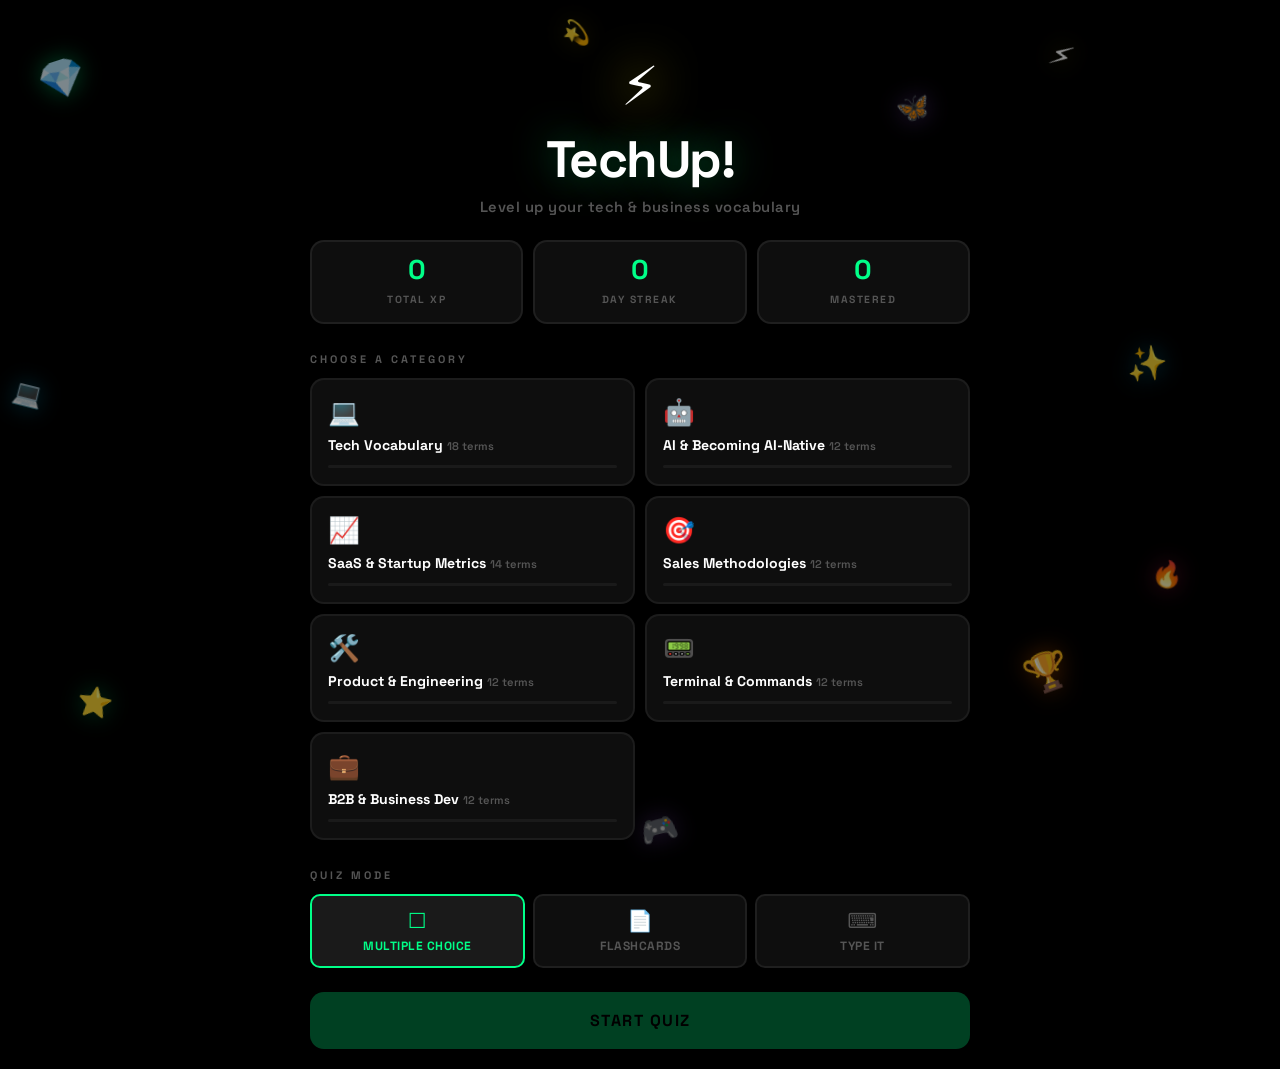
==== commit 2d124d3e: "fix: replace crystal ball sticker with laptop emoji https://claude.ai/code/session_015gCm1D7roscRk5X" ====
--- a/index.html
+++ b/index.html
@@ -19,7 +19,7 @@
         <span class="sticker" style="--x:3%;--y:6%;--s:2.4;--rot:-18deg;--dur:6s;--delay:0s;--glow:rgba(0,255,136,0.5)">💎</span>
         <span class="sticker" style="--x:82%;--y:4%;--s:2;--rot:22deg;--dur:5.5s;--delay:1.2s;--glow:rgba(255,230,0,0.5)">⚡</span>
         <span class="sticker" style="--x:70%;--y:10%;--s:1.7;--rot:-10deg;--dur:7s;--delay:0.4s;--glow:rgba(155,93,229,0.5)">🦋</span>
-        <span class="sticker" style="--x:1%;--y:42%;--s:1.5;--rot:14deg;--dur:5s;--delay:2s;--glow:rgba(255,45,120,0.4)">🔮</span>
+        <span class="sticker" style="--x:1%;--y:42%;--s:1.5;--rot:14deg;--dur:5s;--delay:2s;--glow:rgba(0,200,255,0.4)">💻</span>
         <span class="sticker" style="--x:88%;--y:38%;--s:2.1;--rot:-7deg;--dur:6.5s;--delay:0.7s;--glow:rgba(0,200,255,0.5)">✨</span>
         <span class="sticker" style="--x:6%;--y:76%;--s:1.8;--rot:9deg;--dur:4.5s;--delay:1.5s;--glow:rgba(0,255,136,0.4)">⭐</span>
         <span class="sticker" style="--x:80%;--y:72%;--s:2.3;--rot:-20deg;--dur:6s;--delay:0.2s;--glow:rgba(255,107,0,0.5)">🏆</span>
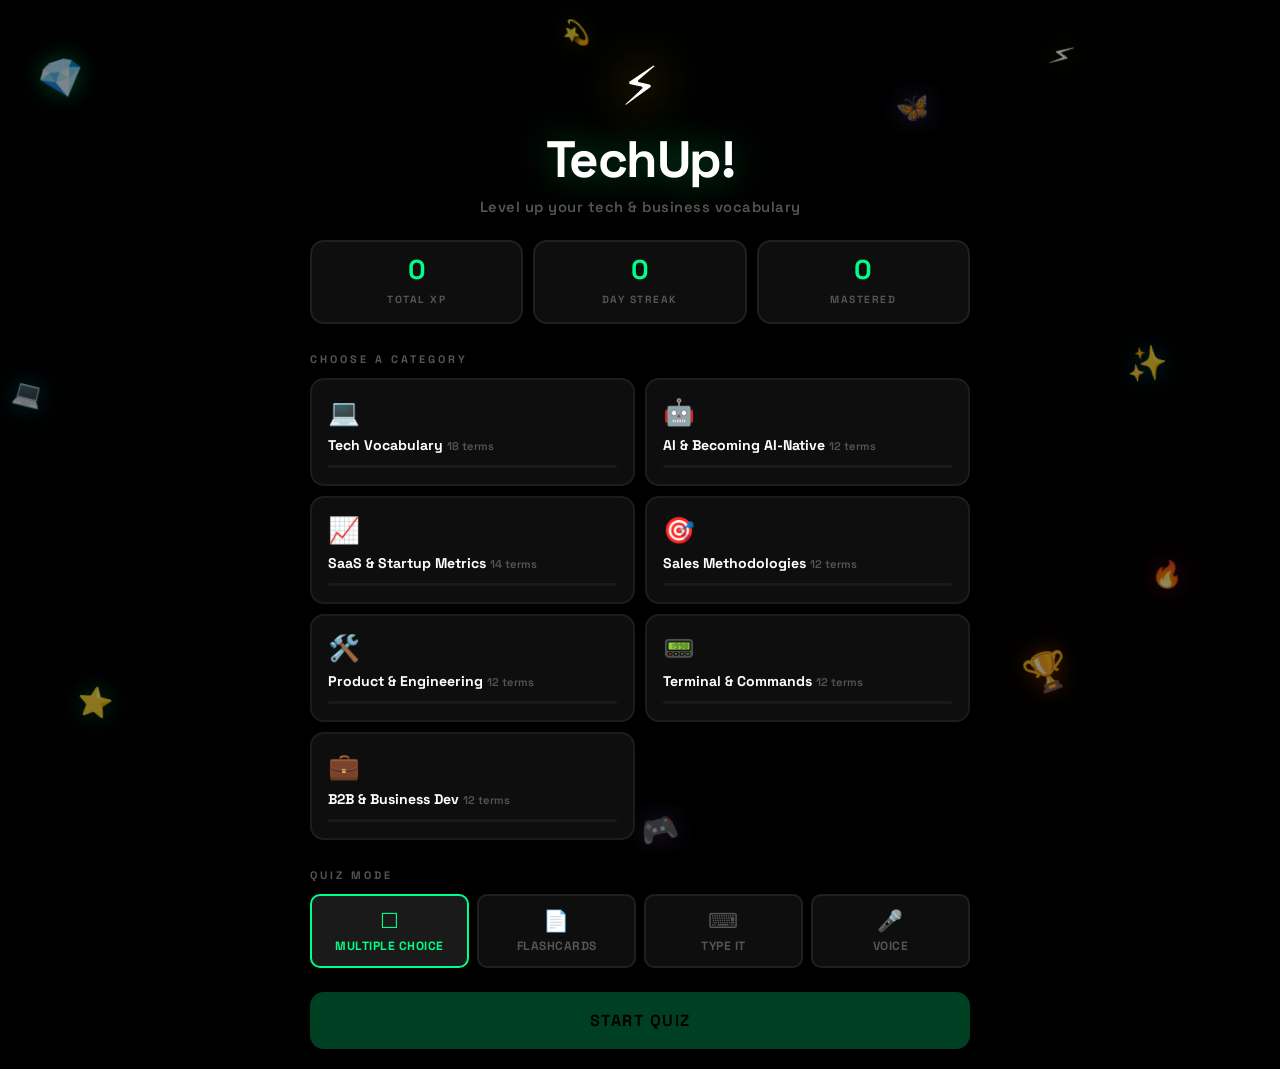
==== commit 81cc7877: "feat: add Voice mode with text-to-speech and speech recognition - New 4th quiz mode: Voice - App rea" ====
--- a/index.html
+++ b/index.html
@@ -68,6 +68,10 @@
           <span class="mode-icon">&#9000;</span>
           Type It
         </button>
+        <button class="mode-btn" data-mode="voice">
+          <span class="mode-icon">🎤</span>
+          Voice
+        </button>
       </div>
 
       <button id="start-btn" class="primary-btn" disabled>Start Quiz</button>
--- a/style.css
+++ b/style.css
@@ -818,6 +818,92 @@
   gap: 10px;
 }
 
+/* ===== VOICE MODE ===== */
+.voice-area {
+  display: flex;
+  flex-direction: column;
+  align-items: center;
+  gap: 20px;
+  padding: 24px 0;
+}
+
+.voice-read-btn {
+  background: transparent;
+  border: 2px solid rgba(255,255,255,0.1);
+  border-radius: 20px;
+  color: var(--text-dim);
+  font-size: 0.8rem;
+  font-weight: 700;
+  font-family: inherit;
+  padding: 8px 20px;
+  cursor: pointer;
+  transition: all 0.2s;
+  text-transform: uppercase;
+  letter-spacing: 0.5px;
+}
+
+.voice-read-btn:hover {
+  border-color: var(--blue);
+  color: var(--blue);
+}
+
+.voice-mic-btn {
+  width: 148px;
+  height: 148px;
+  border-radius: 50%;
+  background: var(--bg-card);
+  border: 3px solid rgba(255,255,255,0.08);
+  display: flex;
+  flex-direction: column;
+  align-items: center;
+  justify-content: center;
+  gap: 8px;
+  cursor: pointer;
+  transition: border-color 0.3s, box-shadow 0.3s;
+  font-family: inherit;
+}
+
+.voice-mic-btn:hover:not(:disabled) {
+  border-color: var(--green);
+  box-shadow: 0 0 30px rgba(0,255,136,0.2);
+}
+
+.voice-mic-btn .mic-icon { font-size: 2.6rem; }
+
+.voice-mic-btn .mic-label {
+  font-size: 0.68rem;
+  font-weight: 700;
+  text-transform: uppercase;
+  letter-spacing: 1px;
+  color: var(--text-dim);
+}
+
+.voice-mic-btn.recording {
+  border-color: var(--pink);
+  animation: micPulse 1.2s ease-in-out infinite;
+}
+
+.voice-mic-btn.recording .mic-label { color: var(--pink); }
+
+.voice-mic-btn:disabled {
+  opacity: 0.45;
+  cursor: default;
+}
+
+.voice-transcript {
+  font-size: 0.9rem;
+  color: var(--text-dim);
+  font-style: italic;
+  text-align: center;
+  min-height: 22px;
+  font-weight: 500;
+}
+
+@keyframes micPulse {
+  0%, 100% { box-shadow: 0 0 0 0 rgba(255,45,120,0.5); }
+  50%       { box-shadow: 0 0 0 18px rgba(255,45,120,0); }
+}
+
 /* ===== SESSION HISTORY ===== */
 .session-history {
   margin-bottom: 28px;
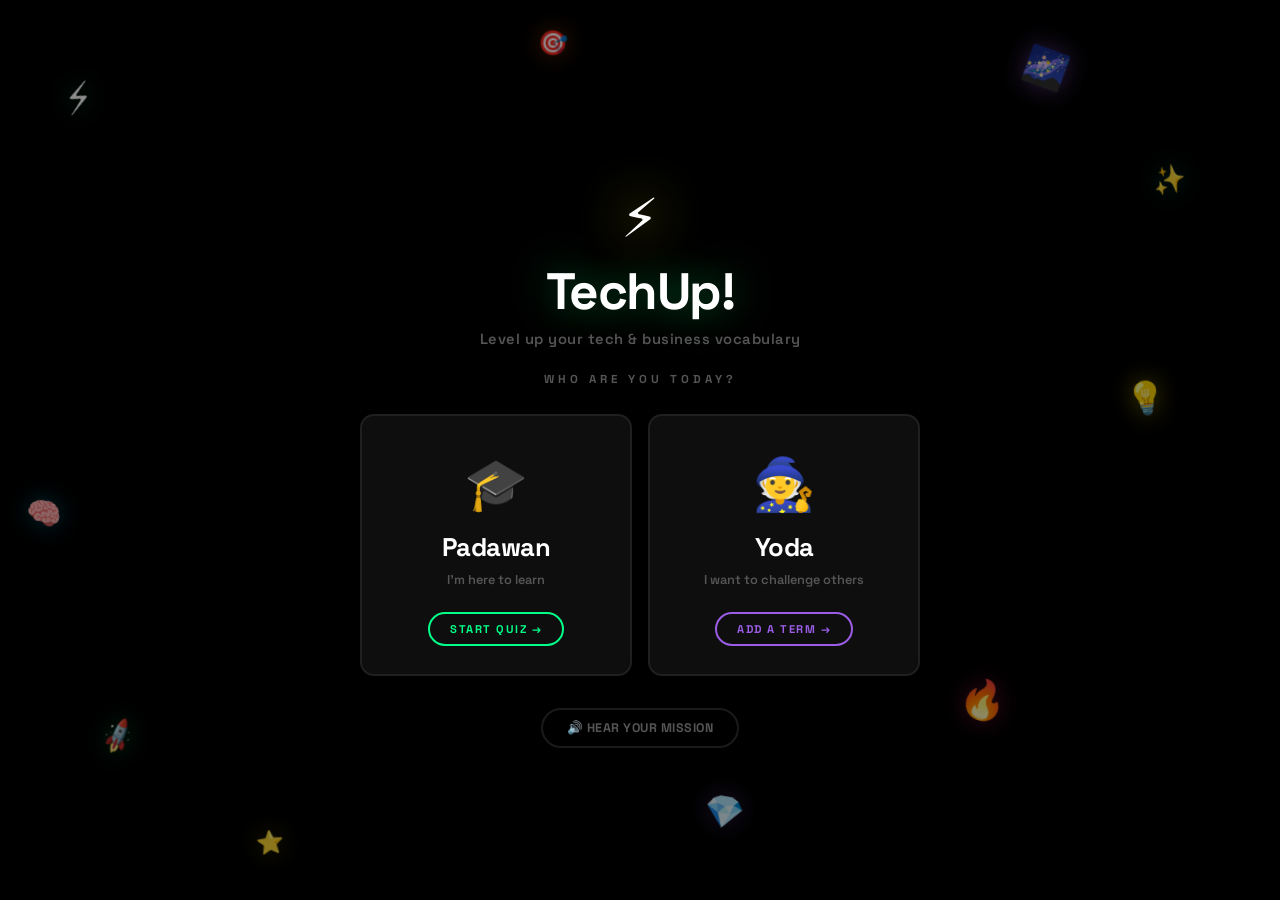
==== commit f463ab56: "Replace index.html with Padawan / Yoda role-picker landing page" ====
--- a/index.html
+++ b/index.html
@@ -3,121 +3,72 @@
 <head>
   <meta charset="UTF-8">
   <meta name="viewport" content="width=device-width, initial-scale=1.0">
-  <title>TechUp! — Level Up Your Tech & Biz Vocab</title>
+  <title>TechUp! — Choose Your Path</title>
   <link rel="preconnect" href="https://fonts.googleapis.com">
   <link rel="preconnect" href="https://fonts.gstatic.com" crossorigin>
   <link href="https://fonts.googleapis.com/css2?family=Space+Grotesk:wght@400;600;700;800&display=swap" rel="stylesheet">
   <link rel="stylesheet" href="style.css">
 </head>
 <body>
-  <div id="app">
-    <!-- START SCREEN -->
-    <div id="start-screen" class="screen active">
 
-      <!-- Floating sticker decorations (emoji collage) -->
-      <div class="sticker-field" aria-hidden="true">
-        <span class="sticker" style="--x:3%;--y:6%;--s:2.4;--rot:-18deg;--dur:6s;--delay:0s;--glow:rgba(0,255,136,0.5)">💎</span>
-        <span class="sticker" style="--x:82%;--y:4%;--s:2;--rot:22deg;--dur:5.5s;--delay:1.2s;--glow:rgba(255,230,0,0.5)">⚡</span>
-        <span class="sticker" style="--x:70%;--y:10%;--s:1.7;--rot:-10deg;--dur:7s;--delay:0.4s;--glow:rgba(155,93,229,0.5)">🦋</span>
-        <span class="sticker" style="--x:1%;--y:42%;--s:1.5;--rot:14deg;--dur:5s;--delay:2s;--glow:rgba(0,200,255,0.4)">💻</span>
-        <span class="sticker" style="--x:88%;--y:38%;--s:2.1;--rot:-7deg;--dur:6.5s;--delay:0.7s;--glow:rgba(0,200,255,0.5)">✨</span>
-        <span class="sticker" style="--x:6%;--y:76%;--s:1.8;--rot:9deg;--dur:4.5s;--delay:1.5s;--glow:rgba(0,255,136,0.4)">⭐</span>
-        <span class="sticker" style="--x:80%;--y:72%;--s:2.3;--rot:-20deg;--dur:6s;--delay:0.2s;--glow:rgba(255,107,0,0.5)">🏆</span>
-        <span class="sticker" style="--x:44%;--y:2%;--s:1.4;--rot:6deg;--dur:7.5s;--delay:2.8s;--glow:rgba(255,230,0,0.3)">💫</span>
-        <span class="sticker" style="--x:90%;--y:62%;--s:1.6;--rot:16deg;--dur:5.2s;--delay:1s;--glow:rgba(255,45,120,0.4)">🔥</span>
-        <span class="sticker" style="--x:50%;--y:90%;--s:1.9;--rot:-14deg;--dur:6.8s;--delay:0.6s;--glow:rgba(155,93,229,0.4)">🎮</span>
-      </div>
+  <div class="sticker-field" aria-hidden="true">
+    <span class="sticker" style="--x:5%;--y:8%;--s:2.6;--rot:-15deg;--dur:6s;--delay:0s;--glow:rgba(0,255,136,0.5)">⚡</span>
+    <span class="sticker" style="--x:80%;--y:5%;--s:2.2;--rot:20deg;--dur:5.5s;--delay:1s;--glow:rgba(155,93,229,0.5)">🌌</span>
+    <span class="sticker" style="--x:2%;--y:55%;--s:1.8;--rot:12deg;--dur:7s;--delay:0.5s;--glow:rgba(0,200,255,0.4)">🧠</span>
+    <span class="sticker" style="--x:88%;--y:42%;--s:2;--rot:-8deg;--dur:6.5s;--delay:1.8s;--glow:rgba(255,230,0,0.5)">💡</span>
+    <span class="sticker" style="--x:75%;--y:75%;--s:2.4;--rot:18deg;--dur:5s;--delay:0.3s;--glow:rgba(255,45,120,0.4)">🔥</span>
+    <span class="sticker" style="--x:8%;--y:80%;--s:1.6;--rot:-22deg;--dur:6.8s;--delay:2.2s;--glow:rgba(0,255,136,0.35)">🚀</span>
+    <span class="sticker" style="--x:42%;--y:3%;--s:1.5;--rot:5deg;--dur:7.5s;--delay:1.4s;--glow:rgba(255,107,0,0.4)">🎯</span>
+    <span class="sticker" style="--x:90%;--y:18%;--s:1.7;--rot:-12deg;--dur:5.8s;--delay:0.8s;--glow:rgba(0,255,212,0.4)">✨</span>
+    <span class="sticker" style="--x:55%;--y:88%;--s:2;--rot:10deg;--dur:6.2s;--delay:2.6s;--glow:rgba(155,93,229,0.35)">💎</span>
+    <span class="sticker" style="--x:20%;--y:92%;--s:1.4;--rot:-6deg;--dur:5.3s;--delay:0.9s;--glow:rgba(255,230,0,0.3)">⭐</span>
+  </div>
 
-      <div class="logo">
-        <span class="logo-icon">&#9889;</span>
-        <h1>TechUp!</h1>
-        <p class="tagline">Level up your tech & business vocabulary</p>
-      </div>
+  <div id="app" class="landing-app">
 
-      <div class="stats-bar">
-        <div class="stat">
-          <span class="stat-value" id="total-xp">0</span>
-          <span class="stat-label">Total XP</span>
-        </div>
-        <div class="stat">
-          <span class="stat-value" id="current-streak">0</span>
-          <span class="stat-label">Day Streak</span>
-        </div>
-        <div class="stat">
-          <span class="stat-value" id="cards-mastered">0</span>
-          <span class="stat-label">Mastered</span>
-        </div>
-      </div>
-
-      <div id="session-history"></div>
-
-      <h2 class="section-title">Choose a Category</h2>
-      <div id="category-grid" class="category-grid"></div>
-
-      <h2 class="section-title">Quiz Mode</h2>
-      <div class="mode-selector">
-        <button class="mode-btn active" data-mode="multiple-choice">
-          <span class="mode-icon">&#9744;</span>
-          Multiple Choice
-        </button>
-        <button class="mode-btn" data-mode="flashcard">
-          <span class="mode-icon">&#128196;</span>
-          Flashcards
-        </button>
-        <button class="mode-btn" data-mode="type-answer">
-          <span class="mode-icon">&#9000;</span>
-          Type It
-        </button>
-        <button class="mode-btn" data-mode="voice">
-          <span class="mode-icon">🎤</span>
-          Voice
-        </button>
-      </div>
-
-      <button id="start-btn" class="primary-btn" disabled>Start Quiz</button>
+    <div class="logo">
+      <span class="logo-icon">&#9889;</span>
+      <h1>TechUp!</h1>
+      <p class="tagline">Level up your tech &amp; business vocabulary</p>
     </div>
 
-    <!-- QUIZ SCREEN -->
-    <div id="quiz-screen" class="screen">
-      <div class="quiz-header">
-        <button id="quit-btn" class="icon-btn" title="Quit">&#10005;</button>
-        <div class="progress-container">
-          <div id="progress-bar" class="progress-bar"></div>
-        </div>
-        <div class="quiz-stats">
-          <span id="quiz-xp" class="xp-badge">0 XP</span>
-          <span id="quiz-counter">1 / 10</span>
-        </div>
-      </div>
+    <p class="landing-question">Who are you today?</p>
 
-      <div id="quiz-area" class="quiz-area">
-        <!-- Dynamically filled -->
-      </div>
+    <div class="path-cards">
+
+      <a href="quiz.html" class="path-card padawan">
+        <span class="path-emoji">🎓</span>
+        <span class="path-title">Padawan</span>
+        <span class="path-sub">I'm here to learn</span>
+        <span class="path-cta">Start Quiz →</span>
+      </a>
+
+      <a href="contribute.html" class="path-card yoda">
+        <span class="path-emoji">🧙</span>
+        <span class="path-title">Yoda</span>
+        <span class="path-sub">I want to challenge others</span>
+        <span class="path-cta">Add a Term →</span>
+      </a>
+
     </div>
 
-    <!-- RESULTS SCREEN -->
-    <div id="results-screen" class="screen">
-      <div class="results-card">
-        <h2 id="results-title">Quiz Complete!</h2>
-        <div class="results-circle">
-          <span id="results-score">0</span>
-          <span class="results-label">/ 10</span>
-        </div>
-        <div id="results-xp" class="results-xp">+0 XP</div>
-        <div id="results-streak" class="results-streak"></div>
-        <div id="results-badges" class="results-badges"></div>
+    <button class="voice-welcome-btn" id="voice-btn">🔊 Hear your mission</button>
 
-        <div class="results-breakdown" id="results-breakdown"></div>
-
-        <div class="results-actions">
-          <button id="retry-btn" class="primary-btn">Play Again</button>
-          <button id="home-btn" class="secondary-btn">Home</button>
-        </div>
-      </div>
-    </div>
   </div>
 
-  <script src="questions.js"></script>
-  <script src="app.js"></script>
+  <script>
+    document.getElementById('voice-btn').addEventListener('click', function () {
+      if (!window.speechSynthesis) return;
+      window.speechSynthesis.cancel();
+      var utter = new SpeechSynthesisUtterance(
+        'TechUp! Choose your path. Are you a Padawan, here to learn? ' +
+        'Or are you Yoda — wise enough to challenge others?'
+      );
+      utter.rate = 0.88;
+      utter.pitch = 1;
+      window.speechSynthesis.speak(utter);
+    });
+  </script>
+
 </body>
 </html>
--- a/style.css
+++ b/style.css
@@ -972,3 +972,320 @@
   .session-row { grid-template-columns: 65px 40px 1fr 46px; }
   .session-xp { display: none; }
 }
+
+/* ===== LANDING PAGE ===== */
+.landing-app {
+  display: flex;
+  flex-direction: column;
+  align-items: center;
+  min-height: 100vh;
+  justify-content: center;
+  padding: 40px 20px;
+  text-align: center;
+  position: relative;
+  z-index: 1;
+}
+
+.landing-question {
+  font-size: 0.72rem;
+  text-transform: uppercase;
+  letter-spacing: 4px;
+  color: var(--text-dim);
+  font-weight: 700;
+  margin-bottom: 28px;
+}
+
+.path-cards {
+  display: flex;
+  gap: 16px;
+  width: 100%;
+  max-width: 560px;
+  margin-bottom: 32px;
+}
+
+.path-card {
+  flex: 1;
+  display: flex;
+  flex-direction: column;
+  align-items: center;
+  padding: 36px 20px 28px;
+  background: var(--bg-card);
+  border: 2px solid rgba(255,255,255,0.07);
+  border-radius: var(--radius);
+  text-decoration: none;
+  color: var(--text);
+  transition: transform 0.25s ease, border-color 0.25s ease, box-shadow 0.25s ease;
+  gap: 8px;
+  position: relative;
+  overflow: hidden;
+}
+
+.path-card::before {
+  content: '';
+  position: absolute;
+  inset: 0;
+  opacity: 0;
+  transition: opacity 0.3s;
+  pointer-events: none;
+}
+
+.path-card.padawan::before { background: radial-gradient(ellipse at 50% 0%, rgba(0,255,136,0.1), transparent 70%); }
+.path-card.yoda::before    { background: radial-gradient(ellipse at 50% 0%, rgba(155,93,229,0.1), transparent 70%); }
+
+.path-card:hover { transform: translateY(-8px) rotate(-1deg); }
+.path-card:hover::before { opacity: 1; }
+.path-card.padawan:hover { border-color: var(--green);  box-shadow: 0 16px 48px rgba(0,255,136,0.18); }
+.path-card.yoda:hover    { border-color: var(--purple); box-shadow: 0 16px 48px rgba(155,93,229,0.18); }
+
+.path-emoji { font-size: 3.2rem; margin-bottom: 6px; }
+
+.path-title {
+  font-size: 1.6rem;
+  font-weight: 800;
+  letter-spacing: -0.5px;
+}
+
+.path-sub {
+  font-size: 0.8rem;
+  color: var(--text-dim);
+  font-weight: 600;
+  text-align: center;
+  line-height: 1.4;
+}
+
+.path-cta {
+  margin-top: 16px;
+  font-size: 0.7rem;
+  font-weight: 800;
+  text-transform: uppercase;
+  letter-spacing: 1.5px;
+  padding: 8px 20px;
+  border-radius: 20px;
+  font-family: inherit;
+}
+
+.path-card.padawan .path-cta { color: var(--green);  border: 2px solid var(--green); }
+.path-card.yoda    .path-cta { color: var(--purple); border: 2px solid var(--purple); }
+
+.voice-welcome-btn {
+  background: transparent;
+  border: 2px solid rgba(255,255,255,0.1);
+  border-radius: 20px;
+  color: var(--text-dim);
+  font-size: 0.78rem;
+  font-weight: 700;
+  font-family: inherit;
+  padding: 10px 24px;
+  cursor: pointer;
+  transition: all 0.2s;
+  text-transform: uppercase;
+  letter-spacing: 0.5px;
+}
+
+.voice-welcome-btn:hover { border-color: var(--blue); color: var(--blue); }
+
+/* quiz back-to-home nav */
+.quiz-topnav {
+  position: relative;
+  z-index: 1;
+  margin-bottom: 4px;
+}
+
+.back-home-link {
+  font-size: 0.72rem;
+  font-weight: 700;
+  text-transform: uppercase;
+  letter-spacing: 1px;
+  color: var(--text-dim);
+  text-decoration: none;
+  transition: color 0.2s;
+}
+.back-home-link:hover { color: var(--text); }
+
+@media (max-width: 500px) {
+  .path-cards { flex-direction: column; max-width: 100%; }
+  .path-card:hover { transform: translateY(-4px) rotate(0deg); }
+}
+
+/* ===== CONTRIBUTE PAGE ===== */
+.contribute-app {
+  max-width: 700px;
+  margin: 0 auto;
+  padding: 20px 20px 60px;
+  position: relative;
+  z-index: 1;
+}
+
+.contribute-topnav {
+  padding: 12px 0 4px;
+}
+
+.contribute-hero {
+  text-align: center;
+  padding: 28px 0 32px;
+}
+
+.contribute-hero-icon {
+  font-size: 3rem;
+  display: block;
+  margin-bottom: 10px;
+  filter: drop-shadow(0 0 20px rgba(155,93,229,0.6));
+}
+
+.contribute-title {
+  font-size: 2.6rem;
+  font-weight: 800;
+  letter-spacing: -1.5px;
+  text-shadow: 0 0 40px rgba(155,93,229,0.35);
+  margin-bottom: 12px;
+}
+
+.contribute-sub {
+  color: var(--text-dim);
+  font-size: 0.9rem;
+  font-weight: 600;
+  line-height: 1.6;
+  max-width: 480px;
+  margin: 0 auto;
+}
+
+.contribute-form {
+  display: flex;
+  flex-direction: column;
+  gap: 22px;
+}
+
+.form-group {
+  display: flex;
+  flex-direction: column;
+  gap: 7px;
+}
+
+.form-label {
+  font-size: 0.63rem;
+  font-weight: 800;
+  text-transform: uppercase;
+  letter-spacing: 2px;
+  color: var(--text-dim);
+}
+
+.form-required   { color: var(--pink); margin-left: 2px; }
+.form-optional   { color: var(--text-dim); font-weight: 600; letter-spacing: 0; text-transform: none; font-size: 0.8em; opacity: 0.7; }
+.form-hint-inline { color: var(--text-dim); font-weight: 500; letter-spacing: 0; text-transform: none; font-size: 0.85em; }
+
+.form-input,
+.form-select,
+.form-textarea {
+  background: var(--bg-card);
+  border: 2px solid rgba(255,255,255,0.07);
+  border-radius: var(--radius-sm);
+  color: var(--text);
+  font-family: inherit;
+  font-size: 0.95rem;
+  font-weight: 500;
+  padding: 13px 16px;
+  outline: none;
+  transition: border-color 0.2s;
+  width: 100%;
+}
+
+.form-input:focus,
+.form-select:focus,
+.form-textarea:focus { border-color: var(--purple); }
+
+.form-select {
+  cursor: pointer;
+  appearance: none;
+  -webkit-appearance: none;
+  background-image: url("data:image/svg+xml,%3Csvg xmlns='http://www.w3.org/2000/svg' width='12' height='8' viewBox='0 0 12 8'%3E%3Cpath fill='%23555555' d='M0 0l6 8 6-8z'/%3E%3C/svg%3E");
+  background-repeat: no-repeat;
+  background-position: right 16px center;
+  padding-right: 40px;
+}
+.form-select option { background: #111; }
+
+.form-textarea {
+  resize: vertical;
+  min-height: 96px;
+  line-height: 1.6;
+}
+
+.voice-input-row {
+  display: flex;
+  gap: 10px;
+  align-items: flex-start;
+}
+.voice-input-row .form-textarea { flex: 1; }
+
+.form-mic-btn {
+  flex-shrink: 0;
+  width: 46px;
+  height: 46px;
+  border-radius: 50%;
+  background: var(--bg-card);
+  border: 2px solid rgba(255,255,255,0.08);
+  color: var(--text-dim);
+  font-size: 1.15rem;
+  cursor: pointer;
+  display: flex;
+  align-items: center;
+  justify-content: center;
+  transition: all 0.2s;
+  margin-top: 2px;
+}
+.form-mic-btn:hover:not(:disabled) { border-color: var(--purple); color: var(--text); }
+.form-mic-btn.recording {
+  border-color: var(--pink);
+  animation: micPulse 1.2s ease-in-out infinite;
+}
+.form-mic-btn:disabled { opacity: 0.3; cursor: default; }
+
+.form-row {
+  display: grid;
+  grid-template-columns: 1fr 1fr;
+  gap: 16px;
+}
+
+.form-error {
+  background: rgba(255,45,120,0.08);
+  border: 1px solid rgba(255,45,120,0.3);
+  border-radius: var(--radius-sm);
+  color: var(--pink);
+  font-size: 0.85rem;
+  font-weight: 600;
+  padding: 12px 16px;
+}
+
+.submit-github-btn {
+  padding: 18px;
+  background: var(--purple);
+  border: none;
+  border-radius: var(--radius);
+  color: #fff;
+  font-size: 1rem;
+  font-weight: 800;
+  font-family: inherit;
+  cursor: pointer;
+  transition: all 0.2s ease;
+  letter-spacing: 1.5px;
+  text-transform: uppercase;
+  width: 100%;
+}
+.submit-github-btn:hover {
+  transform: translateY(-3px);
+  box-shadow: 0 8px 30px rgba(155,93,229,0.45);
+}
+
+.submit-note {
+  font-size: 0.72rem;
+  color: var(--text-dim);
+  text-align: center;
+  line-height: 1.6;
+  font-weight: 500;
+  margin-top: -8px;
+}
+
+@media (max-width: 500px) {
+  .form-row { grid-template-columns: 1fr; }
+  .contribute-title { font-size: 2rem; }
+}
